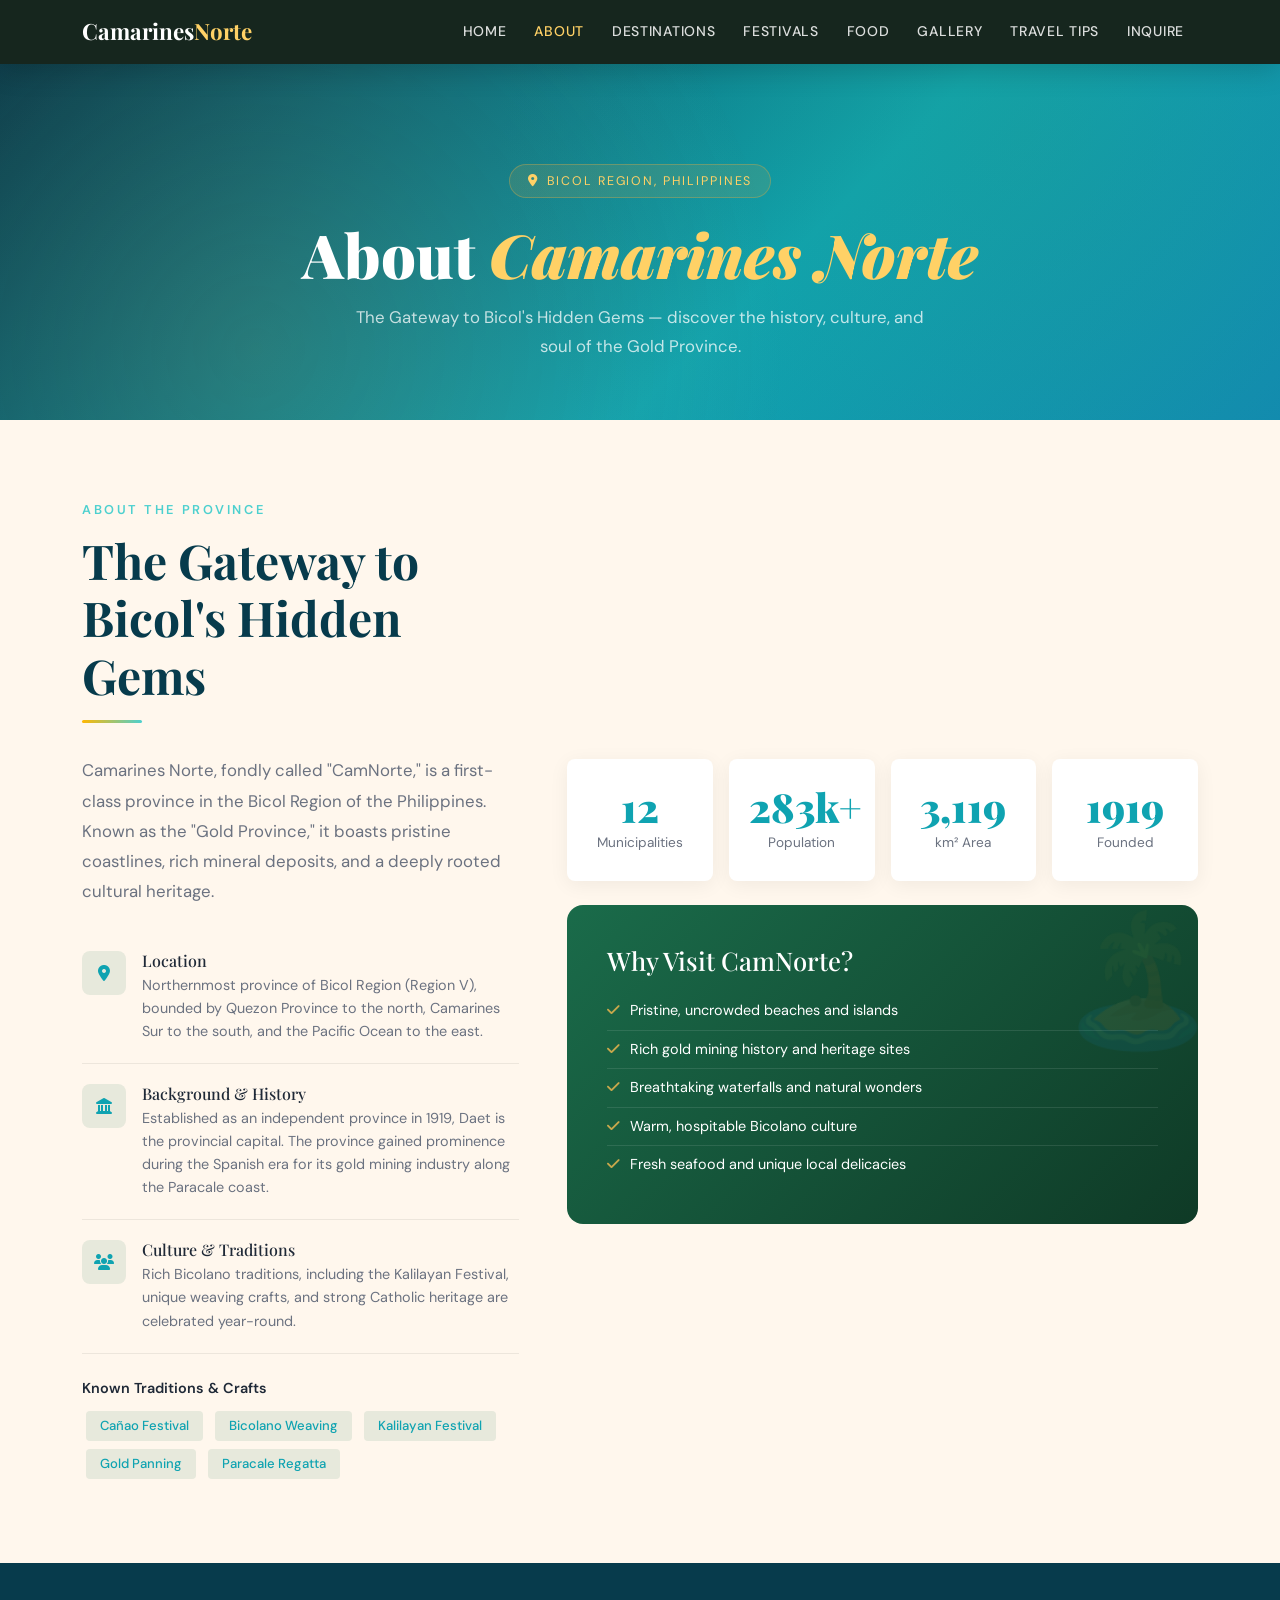
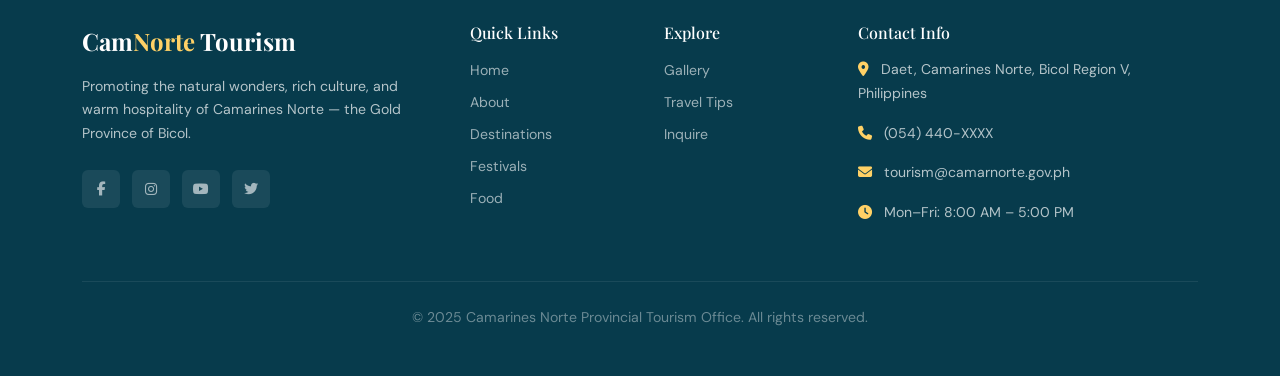
==== about.html @ bc6a733d "Add files via upload" ====
<!DOCTYPE html>
<html lang="en">
<head>
  <meta charset="UTF-8" />
  <meta name="viewport" content="width=device-width, initial-scale=1.0"/>
  <title>About – Camarines Norte Tourism</title>
  <link rel="preconnect" href="https://fonts.googleapis.com">
  <link href="https://fonts.googleapis.com/css2?family=Playfair+Display:ital,wght@0,400;0,700;0,900;1,400&family=DM+Sans:wght@300;400;500;600&display=swap" rel="stylesheet">
  <link href="https://cdn.jsdelivr.net/npm/bootstrap@5.3.2/dist/css/bootstrap.min.css" rel="stylesheet">
  <link href="https://cdnjs.cloudflare.com/ajax/libs/font-awesome/6.5.0/css/all.min.css" rel="stylesheet">
  <link rel="stylesheet" href="style/styles.css">
</head>
<body>

<!-- NAVBAR -->
<nav id="navbar" class="navbar navbar-expand-lg inner-page">
  <div class="container">
    <a class="nav-brand navbar-brand" href="index.html">Camarines<span>Norte</span></a>
    <button class="navbar-toggler" type="button" data-bs-toggle="collapse" data-bs-target="#navMenu">
      <span class="navbar-toggler-icon"></span>
    </button>
    <div class="collapse navbar-collapse justify-content-end" id="navMenu">
      <ul class="navbar-nav">
        <li class="nav-item"><a class="nav-link" href="index.html">Home</a></li>
        <li class="nav-item"><a class="nav-link" href="about.html">About</a></li>
        <li class="nav-item"><a class="nav-link" href="destinations.html">Destinations</a></li>
        <li class="nav-item"><a class="nav-link" href="festivals.html">Festivals</a></li>
        <li class="nav-item"><a class="nav-link" href="food.html">Food</a></li>
        <li class="nav-item"><a class="nav-link" href="gallery.html">Gallery</a></li>
        <li class="nav-item"><a class="nav-link" href="tips.html">Travel Tips</a></li>
        <li class="nav-item"><a class="nav-link" href="inquiry.html">Inquire</a></li>
      </ul>
    </div>
  </div>
</nav>

<!-- PAGE HEADER -->
<div class="page-header">
  <div class="container page-header-content">
    <div class="page-badge"><i class="fas fa-map-marker-alt"></i> Bicol Region, Philippines</div>
    <h1>About <em>Camarines Norte</em></h1>
    <p>The Gateway to Bicol's Hidden Gems — discover the history, culture, and soul of the Gold Province.</p>
  </div>
</div>

<!-- ABOUT SECTION -->
<section class="about-section">
  <div class="container">
    <div class="row align-items-center g-5">
      <div class="col-lg-5">
        <span class="section-eyebrow">About the Province</span>
        <h2 class="section-title">The Gateway to Bicol's Hidden Gems</h2>
        <div class="divider"></div>
        <p class="section-lead mb-4">Camarines Norte, fondly called "CamNorte," is a first-class province in the Bicol Region of the Philippines. Known as the "Gold Province," it boasts pristine coastlines, rich mineral deposits, and a deeply rooted cultural heritage.</p>
        <div class="about-info-item">
          <div class="about-icon"><i class="fas fa-map-marker-alt"></i></div>
          <div>
            <h6>Location</h6>
            <p>Northernmost province of Bicol Region (Region V), bounded by Quezon Province to the north, Camarines Sur to the south, and the Pacific Ocean to the east.</p>
          </div>
        </div>
        <div class="about-info-item">
          <div class="about-icon"><i class="fas fa-landmark"></i></div>
          <div>
            <h6>Background & History</h6>
            <p>Established as an independent province in 1919, Daet is the provincial capital. The province gained prominence during the Spanish era for its gold mining industry along the Paracale coast.</p>
          </div>
        </div>
        <div class="about-info-item">
          <div class="about-icon"><i class="fas fa-users"></i></div>
          <div>
            <h6>Culture & Traditions</h6>
            <p>Rich Bicolano traditions, including the Kalilayan Festival, unique weaving crafts, and strong Catholic heritage are celebrated year-round.</p>
          </div>
        </div>
        <div class="mt-4">
          <p class="fw-600 mb-2" style="font-weight:600;font-size:.9rem;">Known Traditions & Crafts</p>
          <span class="traditions-tag">Cañao Festival</span>
          <span class="traditions-tag">Bicolano Weaving</span>
          <span class="traditions-tag">Kalilayan Festival</span>
          <span class="traditions-tag">Gold Panning</span>
          <span class="traditions-tag">Paracale Regatta</span>
        </div>
      </div>
      <div class="col-lg-7">
        <div class="row g-3 mb-4">
          <div class="col-6 col-md-3"><div class="about-stat"><div class="about-stat-num">12</div><div class="about-stat-label">Municipalities</div></div></div>
          <div class="col-6 col-md-3"><div class="about-stat"><div class="about-stat-num">283k+</div><div class="about-stat-label">Population</div></div></div>
          <div class="col-6 col-md-3"><div class="about-stat"><div class="about-stat-num">3,119</div><div class="about-stat-label">km² Area</div></div></div>
          <div class="col-6 col-md-3"><div class="about-stat"><div class="about-stat-num">1919</div><div class="about-stat-label">Founded</div></div></div>
        </div>
        <div style="background:linear-gradient(135deg,#1a6b4a,#0f3a26);border-radius:16px;padding:40px;color:white;position:relative;overflow:hidden;">
          <div style="position:absolute;top:-20px;right:-20px;font-size:8rem;opacity:0.08;">🏝️</div>
          <h4 style="font-family:'Playfair Display',serif;margin-bottom:16px;font-size:1.6rem;">Why Visit CamNorte?</h4>
          <ul style="list-style:none;padding:0;margin:0;">
            <li style="padding:8px 0;border-bottom:1px solid rgba(255,255,255,0.1);font-size:.9rem;display:flex;gap:10px;align-items:flex-start;"><i class="fas fa-check" style="color:#c9a84c;margin-top:3px;"></i> Pristine, uncrowded beaches and islands</li>
            <li style="padding:8px 0;border-bottom:1px solid rgba(255,255,255,0.1);font-size:.9rem;display:flex;gap:10px;align-items:flex-start;"><i class="fas fa-check" style="color:#c9a84c;margin-top:3px;"></i> Rich gold mining history and heritage sites</li>
            <li style="padding:8px 0;border-bottom:1px solid rgba(255,255,255,0.1);font-size:.9rem;display:flex;gap:10px;align-items:flex-start;"><i class="fas fa-check" style="color:#c9a84c;margin-top:3px;"></i> Breathtaking waterfalls and natural wonders</li>
            <li style="padding:8px 0;border-bottom:1px solid rgba(255,255,255,0.1);font-size:.9rem;display:flex;gap:10px;align-items:flex-start;"><i class="fas fa-check" style="color:#c9a84c;margin-top:3px;"></i> Warm, hospitable Bicolano culture</li>
            <li style="padding:8px 0;font-size:.9rem;display:flex;gap:10px;align-items:flex-start;"><i class="fas fa-check" style="color:#c9a84c;margin-top:3px;"></i> Fresh seafood and unique local delicacies</li>
          </ul>
        </div>
      </div>
    </div>
  </div>
</section>

<!-- FOOTER PLACEHOLDER -->
<div id="footerPlaceholder"></div>

<script src="https://cdn.jsdelivr.net/npm/bootstrap@5.3.2/dist/js/bootstrap.bundle.min.js"></script>
<script src="main.js"></script>
<script>
  highlightActiveNav();
  renderFooter('footerPlaceholder');
</script>
</body>
</html>
---- style/styles.css ----
/* ===== CSS VARIABLES ===== */
:root {
  --emerald: #0fa3b1;
  --emerald-light: #4dd0cf;
  --gold: #ffb703;
  --gold-light: #ffd166;
  --cream: #fff7ed;
  --dark: #073b4c;
  --text: #1f2937;
  --muted: #6b7280;
  --white: #ffffff;
}

* { box-sizing: border-box; margin: 0; padding: 0; }
html { scroll-behavior: smooth; }
body {
  font-family: 'DM Sans', sans-serif;
  color: var(--text);
  background: var(--white);
  overflow-x: hidden;
}
h1,h2,h3,h4,h5 { font-family: 'Playfair Display', serif; }

/* ===== NAVBAR ===== */
#navbar {
  position: fixed; top: 0; width: 100%; z-index: 1000;
  padding: 18px 0;
  transition: all 0.4s ease;
  background: transparent;
}
#navbar.scrolled {
  background: rgba(15,31,23,0.95);
  backdrop-filter: blur(12px);
  padding: 10px 0;
  box-shadow: 0 4px 30px rgba(0,0,0,0.2);
}
/* When navbar is used on inner pages (always dark) */
#navbar.inner-page {
  background: rgba(15,31,23,0.97);
  backdrop-filter: blur(12px);
  padding: 10px 0;
  box-shadow: 0 4px 30px rgba(0,0,0,0.2);
  position: sticky;
}
.nav-brand {
  font-family: 'Playfair Display', serif;
  font-size: 1.4rem;
  font-weight: 700;
  color: var(--white) !important;
  text-decoration: none;
}
.nav-brand span { color: var(--gold-light); }
.navbar-nav .nav-link {
  color: rgba(255,255,255,0.85) !important;
  font-size: 0.875rem;
  font-weight: 500;
  letter-spacing: 0.05em;
  text-transform: uppercase;
  padding: 6px 14px !important;
  transition: color 0.3s;
}
.navbar-nav .nav-link:hover,
.navbar-nav .nav-link.active-link { color: var(--gold-light) !important; }
.navbar-toggler { border-color: rgba(255,255,255,0.3); }
.navbar-toggler-icon { filter: invert(1); }

/* ===== PAGE HEADER (inner pages) ===== */
.page-header {
  background: linear-gradient(135deg, #073b4c 0%, #0fa3b1 60%, #118ab2 100%);
  padding: 100px 0 60px;
  position: relative;
  overflow: hidden;
}
.page-header::before {
  content: '';
  position: absolute; inset: 0;
  background-image:
    radial-gradient(circle at 20% 80%, rgba(201,168,76,0.15) 0%, transparent 50%),
    radial-gradient(circle at 80% 20%, rgba(45,155,107,0.2) 0%, transparent 50%);
}
.page-header-content { position: relative; z-index: 2; text-align: center; }
.page-header h1 { color: var(--white); font-size: clamp(2.2rem,5vw,3.8rem); font-weight: 900; margin-bottom: 12px; }
.page-header h1 em { color: var(--gold-light); font-style: italic; }
.page-header p { color: rgba(255,255,255,0.75); font-size: 1.05rem; max-width: 580px; margin: 0 auto; line-height: 1.7; }
.page-badge {
  display: inline-flex; align-items: center; gap: 8px;
  background: rgba(201,168,76,0.15);
  border: 1px solid rgba(201,168,76,0.4);
  color: var(--gold-light);
  padding: 7px 18px;
  border-radius: 50px;
  font-size: 0.78rem;
  letter-spacing: 0.15em;
  text-transform: uppercase;
  margin-bottom: 20px;
}

/* ===== HERO (index only) ===== */
#home {
  min-height: 100vh;
  background: linear-gradient(135deg, #073b4c 0%, #0fa3b1 50%, #118ab2 100%);
  display: flex; align-items: center; justify-content: center;
  position: relative; overflow: hidden;
}
.hero-pattern {
  position: absolute; inset: 0;
  background-image:
    radial-gradient(circle at 20% 80%, rgba(201,168,76,0.15) 0%, transparent 50%),
    radial-gradient(circle at 80% 20%, rgba(45,155,107,0.2) 0%, transparent 50%),
    url("data:image/svg+xml,%3Csvg width='60' height='60' viewBox='0 0 60 60' xmlns='http://www.w3.org/2000/svg'%3E%3Cg fill='none' fill-rule='evenodd'%3E%3Cg fill='%23ffffff' fill-opacity='0.03'%3E%3Cpath d='M36 34v-4h-2v4h-4v2h4v4h2v-4h4v-2h-4zm0-30V0h-2v4h-4v2h4v4h2V6h4V4h-4zM6 34v-4H4v4H0v2h4v4h2v-4h4v-2H6zM6 4V0H4v4H0v2h4v4h2V6h4V4H6z'/%3E%3C/g%3E%3C/g%3E%3C/svg%3E");
}
.hero-leaves {
  position: absolute; inset: 0; pointer-events: none;
  background: url("data:image/svg+xml,%3Csvg xmlns='http://www.w3.org/2000/svg' viewBox='0 0 200 200'%3E%3Cellipse cx='100' cy='100' rx='80' ry='40' fill='none' stroke='rgba(201,168,76,0.08)' stroke-width='1'/%3E%3Cellipse cx='100' cy='100' rx='60' ry='30' fill='none' stroke='rgba(201,168,76,0.06)' stroke-width='1'/%3E%3C/svg%3E") center/300px repeat;
  animation: driftLeaves 30s linear infinite;
}
@keyframes driftLeaves { from{transform:translateY(0)} to{transform:translateY(-300px)} }
.hero-content { text-align: center; position: relative; z-index: 2; padding: 0 20px; }
.hero-badge {
  display: inline-flex; align-items: center; gap: 8px;
  background: rgba(201,168,76,0.15);
  border: 1px solid rgba(201,168,76,0.4);
  color: var(--gold-light);
  padding: 8px 20px;
  border-radius: 50px;
  font-size: 0.8rem;
  letter-spacing: 0.15em;
  text-transform: uppercase;
  margin-bottom: 28px;
  animation: fadeInDown 0.8s ease both;
}
.hero-title {
  font-size: clamp(3rem, 8vw, 7rem);
  font-weight: 900;
  color: var(--white);
  line-height: 1;
  margin-bottom: 16px;
  animation: fadeInDown 0.9s ease 0.1s both;
}
.hero-title em { color: var(--gold-light); font-style: italic; }
.hero-subtitle {
  font-size: clamp(1rem, 2vw, 1.3rem);
  color: rgba(255,255,255,0.75);
  max-width: 600px;
  margin: 0 auto 40px;
  line-height: 1.7;
  font-weight: 300;
  animation: fadeInDown 1s ease 0.2s both;
}
.hero-cta {
  display: inline-flex; align-items: center; gap: 12px;
  background: var(--gold);
  color: var(--dark);
  padding: 16px 36px;
  border-radius: 4px;
  font-weight: 600;
  font-size: 0.95rem;
  letter-spacing: 0.05em;
  text-decoration: none;
  transition: all 0.3s ease;
  animation: fadeInDown 1.1s ease 0.3s both;
}
.hero-cta:hover { background: var(--gold-light); transform: translateY(-2px); box-shadow: 0 12px 30px rgba(201,168,76,0.4); color: var(--dark); }
.hero-scroll {
  position: absolute; bottom: 40px; left: 50%; transform: translateX(-50%);
  display: flex; flex-direction: column; align-items: center; gap: 8px;
  color: rgba(255,255,255,0.5); font-size: 0.75rem; letter-spacing: 0.1em;
  text-transform: uppercase; animation: bounce 2s infinite;
}
@keyframes bounce { 0%,100%{transform:translateX(-50%) translateY(0)} 50%{transform:translateX(-50%) translateY(6px)} }
@keyframes fadeInDown { from{opacity:0;transform:translateY(-20px)} to{opacity:1;transform:translateY(0)} }

/* ===== HOMEPAGE TEASER CARDS ===== */
.teaser-section { padding: 80px 0; background: var(--cream); }
.teaser-section:nth-child(even) { background: var(--white); }
.teaser-card {
  display: flex;
  flex-direction: column;
  align-items: center;
  text-align: center;
  background: var(--white);
  border-radius: 16px;
  padding: 36px 24px;
  box-shadow: 0 4px 24px rgba(0,0,0,0.07);
  transition: transform 0.3s, box-shadow 0.3s;
  text-decoration: none;
  color: inherit;
  height: 100%;
}
.teaser-card:hover { transform: translateY(-6px); box-shadow: 0 14px 44px rgba(0,0,0,0.13); color: inherit; }
.teaser-icon { font-size: 3.5rem; margin-bottom: 18px; }
.teaser-card h4 { font-size: 1.2rem; font-weight: 700; color: var(--dark); margin-bottom: 10px; }
.teaser-card p { font-size: 0.88rem; color: var(--muted); line-height: 1.65; margin-bottom: 18px; }
.teaser-link {
  display: inline-flex; align-items: center; gap: 6px;
  font-size: 0.82rem; font-weight: 600;
  color: var(--emerald);
  text-transform: uppercase; letter-spacing: 0.07em;
  text-decoration: none;
}
.teaser-link i { transition: transform 0.2s; }
.teaser-card:hover .teaser-link i { transform: translateX(4px); }

/* ===== SECTIONS ===== */
.section-title {
  font-size: clamp(2rem, 4vw, 3rem);
  font-weight: 700;
  color: var(--dark);
  margin-bottom: 12px;
}
.section-eyebrow {
  font-size: 0.8rem;
  letter-spacing: 0.2em;
  text-transform: uppercase;
  color: var(--emerald-light);
  font-family: 'DM Sans', sans-serif;
  font-weight: 600;
  margin-bottom: 12px;
  display: block;
}
.section-lead {
  color: var(--muted);
  font-size: 1.05rem;
  line-height: 1.8;
  max-width: 640px;
}
.divider {
  width: 60px; height: 3px;
  background: linear-gradient(90deg, var(--gold), var(--emerald-light));
  margin: 16px 0 32px;
  border-radius: 2px;
}

/* ===== ABOUT ===== */
.about-section { background: var(--cream); padding: 80px 0; }
.about-stat {
  text-align: center;
  padding: 28px 20px;
  background: var(--white);
  border-radius: 8px;
  box-shadow: 0 4px 20px rgba(0,0,0,0.06);
  transition: transform 0.3s;
}
.about-stat:hover { transform: translateY(-4px); }
.about-stat-num {
  font-family: 'Playfair Display', serif;
  font-size: 2.5rem;
  font-weight: 900;
  color: var(--emerald);
  line-height: 1;
}
.about-stat-label { font-size: 0.85rem; color: var(--muted); margin-top: 6px; }
.about-info-item {
  display: flex; gap: 16px; align-items: flex-start;
  padding: 20px 0; border-bottom: 1px solid rgba(0,0,0,0.07);
}
.about-info-item:last-child { border-bottom: none; }
.about-icon {
  width: 44px; height: 44px; min-width: 44px;
  background: rgba(26,107,74,0.1);
  border-radius: 8px;
  display: flex; align-items: center; justify-content: center;
  color: var(--emerald);
}
.about-info-item h6 { font-family: 'Playfair Display', serif; margin-bottom: 4px; font-size: 1rem; }
.about-info-item p { font-size: 0.9rem; color: var(--muted); margin: 0; line-height: 1.6; }
.traditions-tag {
  display: inline-block;
  background: rgba(26,107,74,0.1);
  color: var(--emerald);
  border-radius: 4px;
  padding: 5px 14px;
  font-size: 0.82rem;
  font-weight: 500;
  margin: 4px;
}

/* ===== DESTINATIONS ===== */
.destinations-section { padding: 80px 0; background: var(--white); }
.filter-bar {
  display: flex; flex-wrap: wrap; gap: 10px;
  margin-bottom: 16px;
}
.filter-btn {
  padding: 8px 20px;
  border: 1.5px solid #ddd;
  background: transparent;
  border-radius: 50px;
  font-size: 0.85rem;
  font-weight: 500;
  cursor: pointer;
  transition: all 0.3s;
  color: var(--text);
}
.filter-btn.active, .filter-btn:hover {
  background: var(--emerald);
  border-color: var(--emerald);
  color: var(--white);
}
.search-box { position: relative; max-width: 400px; }
.search-box input {
  width: 100%;
  padding: 12px 20px 12px 46px;
  border: 1.5px solid #e0e0e0;
  border-radius: 50px;
  font-size: 0.9rem;
  outline: none;
  transition: border-color 0.3s;
  font-family: 'DM Sans', sans-serif;
}
.search-box input:focus { border-color: var(--emerald); }
.search-box i { position: absolute; left: 16px; top: 50%; transform: translateY(-50%); color: var(--muted); }
.dest-card {
  border: none;
  border-radius: 12px;
  overflow: hidden;
  box-shadow: 0 4px 20px rgba(0,0,0,0.08);
  transition: transform 0.3s, box-shadow 0.3s;
  height: 100%;
  background: var(--white);
}
.dest-card:hover { transform: translateY(-6px); box-shadow: 0 12px 40px rgba(0,0,0,0.14); }
.dest-card-img {
  width: 100%; height: 220px; object-fit: cover;
  background: linear-gradient(135deg, #0fa3b1, #4dd0cf);
  display: flex; align-items: center; justify-content: center;
  position: relative; overflow: hidden;
}
.dest-image {
  width: 100%;
  height: 100%;
  object-fit: cover;
  object-position: center;
  display: block;
}
.dest-card-img .dest-emoji { font-size: 5rem; filter: drop-shadow(0 4px 12px rgba(0,0,0,0.3)); }
.dest-badge {
  position: absolute; top: 14px; left: 14px;
  background: rgba(255,255,255,0.9);
  color: var(--emerald);
  font-size: 0.72rem; font-weight: 600;
  letter-spacing: 0.05em;
  padding: 4px 12px;
  border-radius: 50px;
}
.dest-card-body { padding: 20px; }
.dest-card-title { font-size: 1.1rem; font-weight: 700; margin-bottom: 4px; }
.dest-card-loc { font-size: 0.82rem; color: var(--muted); margin-bottom: 10px; }
.dest-card-loc i { color: var(--emerald-light); margin-right: 4px; }
.dest-card-desc { font-size: 0.88rem; color: var(--muted); line-height: 1.6; margin-bottom: 14px; }
.dest-meta { display: flex; gap: 14px; font-size: 0.8rem; color: var(--muted); margin-bottom: 14px; }
.dest-meta i { color: var(--gold); margin-right: 4px; }
.btn-view {
  background: var(--emerald);
  color: var(--white);
  border: none;
  padding: 9px 20px;
  border-radius: 6px;
  font-size: 0.85rem;
  font-weight: 600;
  cursor: pointer;
  transition: all 0.3s;
  width: 100%;
}
.btn-view:hover { background: var(--emerald-light); }
#no-results { display: none; text-align: center; padding: 60px 20px; color: var(--muted); }

/* ===== FESTIVALS ===== */
.festivals-section { padding: 80px 0; background: var(--dark); }
.festivals-section .section-title,
.festivals-section .section-eyebrow { color: var(--white); }
.festivals-section .divider { background: linear-gradient(90deg, var(--gold), var(--emerald-light)); }
.fest-card {
  background: rgba(255,255,255,0.05);
  border: 1px solid rgba(255,255,255,0.08);
  border-radius: 12px;
  overflow: hidden;
  transition: all 0.3s;
}
.fest-icon img {
  width: 100%;
  height: 220px;
  object-fit: cover;
  border-top-left-radius: 12px;
  border-top-right-radius: 12px;
  display: block;
}
.fest-card:hover { background: rgba(255,255,255,0.1); transform: translateY(-4px); }
.fest-icon { font-size: 4rem; padding: 40px 20px 20px; text-align: center; display: block; }
.fest-card-body { padding: 20px 24px 28px; }
.fest-card-body h4 { color: var(--white); font-size: 1.25rem; margin-bottom: 8px; }
.fest-meta { display: flex; gap: 16px; margin-bottom: 14px; flex-wrap: wrap; }
.fest-meta span {
  font-size: 0.8rem;
  color: var(--gold-light);
  display: flex; align-items: center; gap: 6px;
}
.fest-card-body p { font-size: 0.9rem; color: rgba(255,255,255,0.65); line-height: 1.7; }

/* ===== FOOD ===== */
.food-section { padding: 80px 0; background: var(--cream); }
.food-card {
  background: var(--white);
  border-radius: 12px;
  overflow: hidden;
  box-shadow: 0 4px 20px rgba(0,0,0,0.07);
  transition: transform 0.3s;
  height: 100%;
}
.food-emoji-box img {
  width: 100%;
  height: 100%;
  object-fit: cover;
  display: block;
}
.food-card:hover { transform: translateY(-4px); }
.food-emoji-box {
  height: 180px;
  display: flex; align-items: center; justify-content: center;
  font-size: 5rem;
  background: linear-gradient(135deg, #dff6f5, #fff1cc);
}
.food-card-body { padding: 20px; }
.food-card-body h5 { font-size: 1.1rem; margin-bottom: 8px; }
.food-card-body p { font-size: 0.88rem; color: var(--muted); line-height: 1.6; margin-bottom: 12px; }
.food-where {
  font-size: 0.8rem;
  color: var(--emerald);
  font-weight: 600;
  display: flex; align-items: center; gap: 6px;
}

/* ===== GALLERY ===== */
.gallery-section { padding: 80px 0; background: var(--white); }
.gallery-grid {
  display: grid;
  grid-template-columns: repeat(auto-fill, minmax(200px, 1fr));
  gap: 12px;
}
.gallery-thumb img {
  width: 100%;
  height: 100%;
  object-fit: cover;
}
.gallery-item {
  aspect-ratio: 1;
  border-radius: 8px;
  overflow: hidden;
  cursor: pointer;
  position: relative;
  transition: transform 0.3s;
}
.gallery-item:hover { transform: scale(1.03); z-index: 1; }
.gallery-item .gallery-thumb {
  width: 100%; height: 100%;
  display: flex; align-items: center; justify-content: center;
  font-size: 3rem;
  position: relative;
}
.gallery-item .gallery-overlay {
  position: absolute; inset: 0;
  background: rgba(0,0,0,0.4);
  display: flex; align-items: center; justify-content: center;
  opacity: 0; transition: opacity 0.3s;
}
.gallery-item:hover .gallery-overlay { opacity: 1; }
.gallery-overlay i { color: white; font-size: 1.5rem; }

/* ===== TRAVEL TIPS ===== */
.tips-section { padding: 80px 0; background: var(--emerald); }
.tips-section .section-title { color: var(--white); }
.tips-section .section-eyebrow { color: var(--gold-light); }
.tips-section .divider { background: linear-gradient(90deg, var(--gold-light), rgba(255,255,255,0.4)); }
.tip-card {
  background: rgba(255,255,255,0.1);
  border: 1px solid rgba(255,255,255,0.15);
  border-radius: 12px;
  padding: 30px;
  height: 100%;
  transition: background 0.3s;
}
.tip-card:hover { background: rgba(255,255,255,0.15); }
.tip-num {
  font-family: 'Playfair Display', serif;
  font-size: 3rem;
  font-weight: 900;
  color: rgba(255,255,255,0.15);
  line-height: 1;
  margin-bottom: 12px;
}
.tip-icon { color: var(--gold-light); font-size: 1.5rem; margin-bottom: 12px; }
.tip-card h5 { color: var(--white); margin-bottom: 10px; }
.tip-card p { color: rgba(255,255,255,0.75); font-size: 0.9rem; line-height: 1.7; margin: 0; }

/* ===== INQUIRY FORM ===== */
.inquiry-section { padding: 80px 0; background: var(--cream); }
.form-wrapper {
  background: var(--white);
  border-radius: 16px;
  padding: 50px;
  box-shadow: 0 10px 60px rgba(0,0,0,0.1);
}
.form-control, .form-select {
  border: 1.5px solid #e0e0e0;
  border-radius: 8px;
  padding: 12px 16px;
  font-size: 0.9rem;
  font-family: 'DM Sans', sans-serif;
  transition: border-color 0.3s;
}
.form-control:focus, .form-select:focus {
  border-color: var(--emerald);
  box-shadow: 0 0 0 3px rgba(26,107,74,0.1);
  outline: none;
}
.form-label { font-size: 0.85rem; font-weight: 600; color: var(--text); margin-bottom: 6px; }
.form-control.is-invalid { border-color: #dc3545; }
.invalid-feedback { font-size: 0.8rem; }
.btn-submit {
  background: var(--emerald);
  color: var(--white);
  border: none;
  padding: 15px 40px;
  border-radius: 8px;
  font-size: 0.95rem;
  font-weight: 600;
  cursor: pointer;
  transition: all 0.3s;
  display: flex; align-items: center; gap: 10px;
  font-family: 'DM Sans', sans-serif;
}
.btn-submit:hover { background: var(--emerald-light); transform: translateY(-2px); }

footer {
  background: var(--dark);
  color: rgba(255,255,255,0.7);
  padding: 60px 0 30px;
}
footer h5 { color: var(--white); margin-bottom: 16px; font-size: 1rem; }
footer p { font-size: 0.88rem; line-height: 1.7; }
footer a { color: rgba(255,255,255,0.6); text-decoration: none; font-size: 0.88rem; transition: color 0.3s; }
footer a:hover { color: var(--gold-light); }
.footer-brand {
  font-family: 'Playfair Display', serif;
  font-size: 1.5rem;
  font-weight: 700;
  color: var(--white);
}
.footer-brand span { color: var(--gold-light); }
.footer-social a {
  display: inline-flex; align-items: center; justify-content: center;
  width: 38px; height: 38px;
  background: rgba(255,255,255,0.08);
  border-radius: 6px;
  margin-right: 8px;
  transition: all 0.3s;
}
.footer-social a:hover { background: var(--emerald); color: var(--white); }
.footer-bottom {
  border-top: 1px solid rgba(255,255,255,0.08);
  margin-top: 40px; padding-top: 24px;
  font-size: 0.82rem; color: rgba(255,255,255,0.4);
}

.modal-content { border: none; border-radius: 16px; overflow: hidden; }
.modal-header { background: var(--emerald); color: var(--white); padding: 24px 30px; }
.modal-header .btn-close { filter: invert(1); }
.modal-title { font-family: 'Playfair Display', serif; font-size: 1.4rem; }
.modal-body { padding: 30px; }
.modal-detail-item { display: flex; gap: 12px; align-items: flex-start; margin-bottom: 14px; }
.modal-detail-item i { color: var(--emerald); font-size: 1rem; margin-top: 2px; min-width: 18px; }
.modal-detail-item span { font-size: 0.9rem; color: var(--muted); line-height: 1.5; }
.modal-detail-item strong { color: var(--text); }
.modal-hero-icon { font-size: 6rem; text-align: center; padding: 30px;   background: linear-gradient(135deg, #dff6f5, #fff1cc);
 }
.activity-tag {
  display: inline-block;
  background: rgba(26,107,74,0.1);
  color: var(--emerald);
  padding: 4px 12px;
  border-radius: 50px;
  font-size: 0.8rem;
  font-weight: 500;
  margin: 3px;
}

#lightbox {
  display: none; position: fixed; inset: 0;
  background: rgba(0,0,0,0.93);
  z-index: 9999;
  align-items: center; justify-content: center;
  flex-direction: column;
  padding: 20px;
}
#lightbox.active { display: flex; }
#lightbox-content {
  max-width: 700px;
  width: 100%;
  background: var(--dark);
  border-radius: 12px;
  overflow: visible;
  position: relative;
}
.lightbox-img-area {
  min-height: 400px;
  display: flex; align-items: center; justify-content: center;
  font-size: 8rem;
  background: linear-gradient(135deg, #073b4c, #118ab2);
}
.lightbox-caption {
  padding: 16px 24px;
  color: rgba(255,255,255,0.8);
  font-size: 0.9rem;
}
.lightbox-nav {
  position: absolute; top: 50%; transform: translateY(-50%);
  background: rgba(255,255,255,0.15);
  border: none; color: white;
  width: 48px; height: 48px;
  border-radius: 50%;
  font-size: 1.1rem;
  cursor: pointer;
  transition: background 0.3s;
  display: flex; align-items: center; justify-content: center;
}
.lightbox-nav:hover { background: rgba(255,255,255,0.3); }
#lb-prev { left: -60px; }
#lb-next { right: -60px; }
#lb-close {
  position: absolute; top: -50px; right: 0;
  background: none; border: none; color: white; font-size: 1.8rem; cursor: pointer;
}
#lb-prev,
#lb-next {
  z-index: 10000;
}
.toast-container { position: fixed; bottom: 30px; right: 30px; z-index: 9999; }
.toast-msg {
  background: var(--emerald);
  color: white;
  padding: 16px 24px;
  border-radius: 10px;
  display: flex; align-items: center; gap: 12px;
  box-shadow: 0 8px 30px rgba(0,0,0,0.2);
  transform: translateY(100px); opacity: 0;
  transition: all 0.4s ease;
  font-size: 0.9rem;
}
.toast-msg.show { transform: translateY(0); opacity: 1; }

@media (max-width: 768px) {

  html,
  body {
    overflow-x: hidden;
    width: 100%;
  }

  /* HERO */
  .hero-title {
    font-size: 3rem;
    line-height: 1.1;
  }

  .hero-subtitle {
    font-size: 1rem;
    padding: 0 10px;
  }

  .hero-content {
    padding: 0 20px;
  }

  .hero-cta {
    width: 100%;
    justify-content: center;
  }

  /* NAVBAR */
  .navbar-collapse {
    background: rgba(15,31,23,0.97);
    padding: 20px;
    border-radius: 12px;
    margin-top: 10px;
  }

  .navbar-nav .nav-link {
    padding: 10px 0 !important;
  }

  /* SECTIONS */
  .section-title {
    font-size: 2rem;
  }

  .section-lead {
    padding: 0 12px;
  }

  /* CARDS */
  .teaser-card,
  .tip-card,
  .food-card,
  .dest-card,
  .fest-card {
    width: 100%;
  }

  /* GALLERY */
  .gallery-grid {
    grid-template-columns: repeat(2, 1fr);
    gap: 10px;
  }

  /* LIGHTBOX */
  #lightbox-content {
    width: 100%;
    max-width: 100%;
  }

  .lightbox-img-area {
    min-height: 250px;
  }

  .lightbox-nav {
    width: 42px;
    height: 42px;
  }

  #lb-prev {
    left: 10px;
  }

  #lb-next {
    right: 10px;
  }

  /* FORM */
  .form-wrapper {
    padding: 28px 20px;
  }

  /* FIX BOOTSTRAP OVERFLOW */
  .row {
    margin-left: 0;
    margin-right: 0;
  }

  .container {
    padding-left: 16px;
    padding-right: 16px;
  }
}
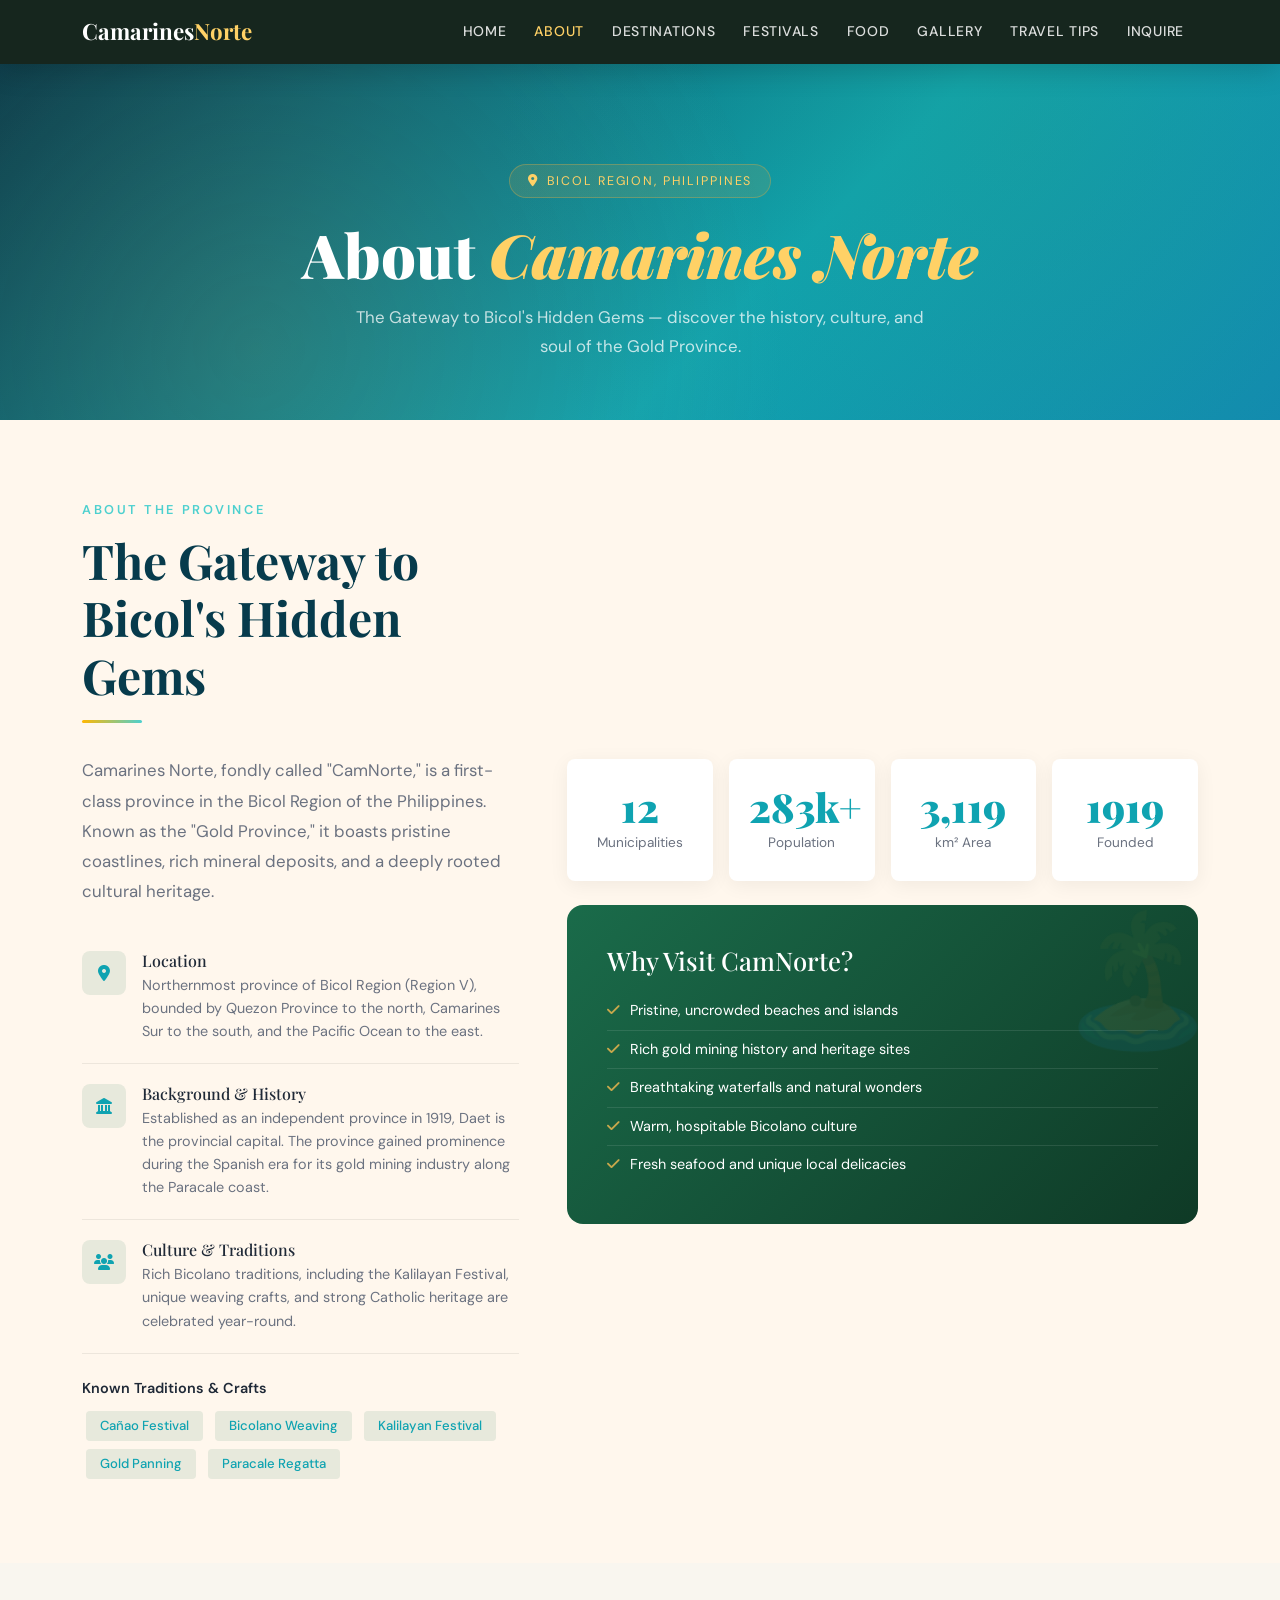
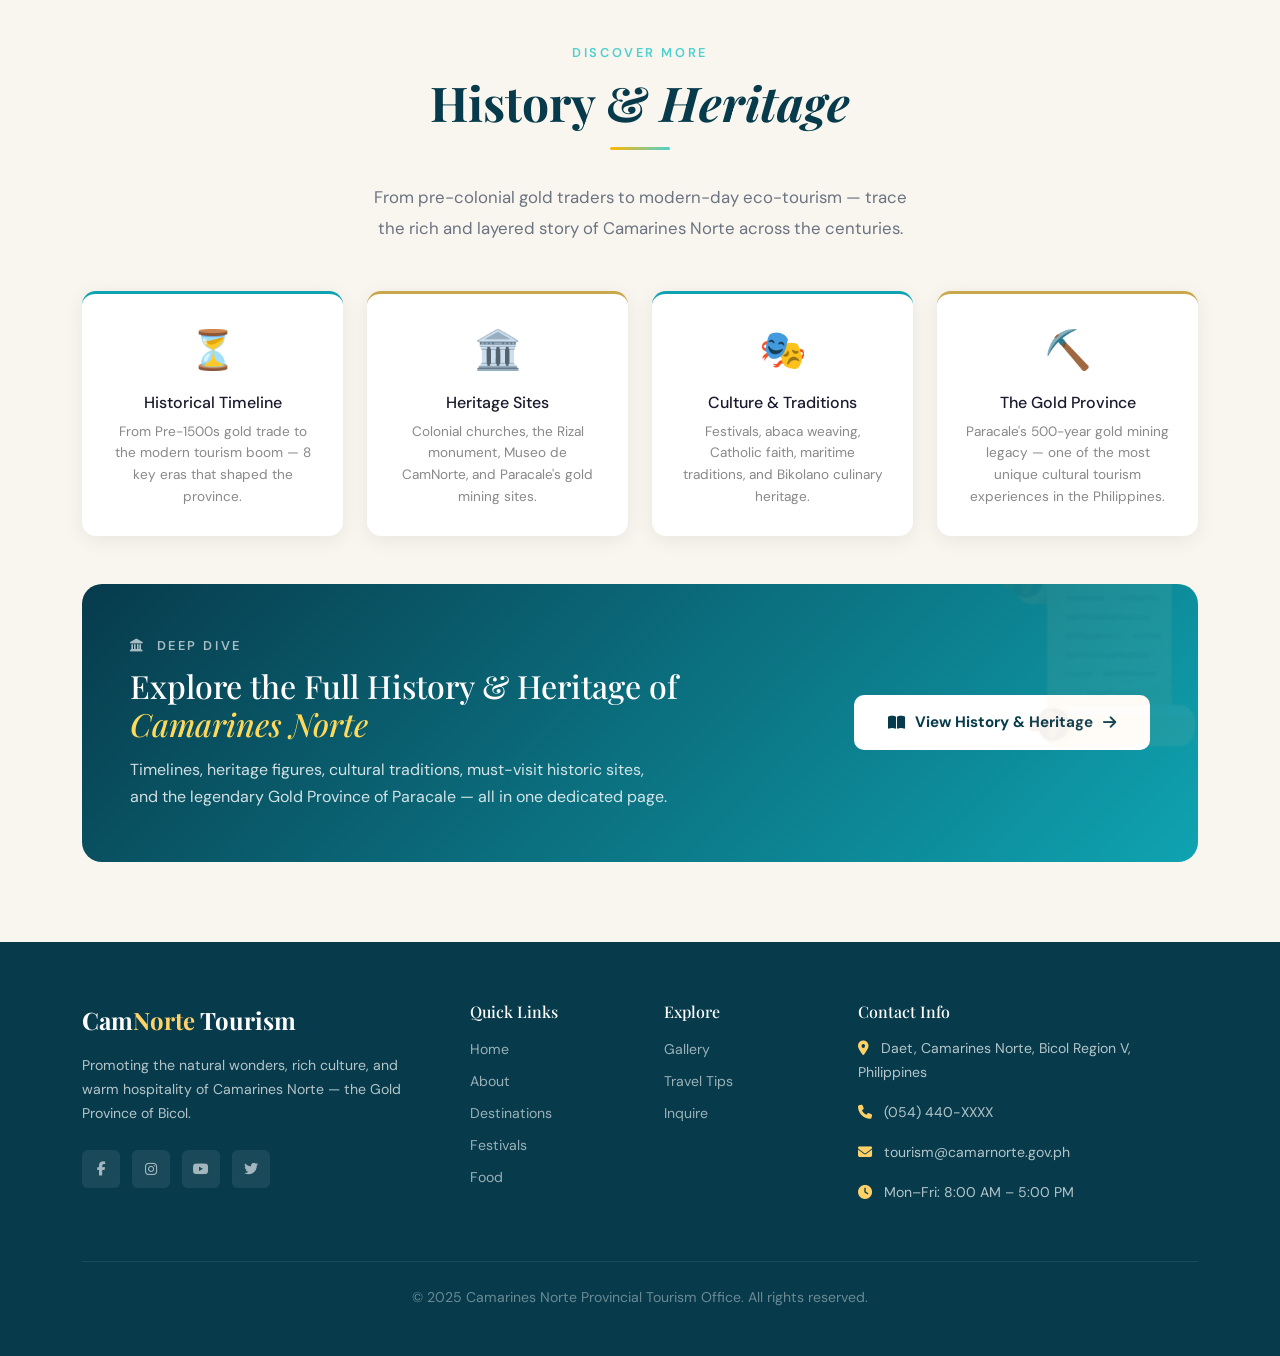
==== commit 3182a7e6: "Add files via upload" ====
--- a/about.html
+++ b/about.html
@@ -105,6 +105,73 @@
   </div>
 </section>
 
+<!-- HISTORY & HERITAGE TEASER -->
+<section style="padding: 80px 0; background: #f9f6ef;">
+  <div class="container">
+    <div class="text-center mb-5">
+      <span class="section-eyebrow">Discover More</span>
+      <h2 class="section-title">History &amp; <em>Heritage</em></h2>
+      <div class="divider mx-auto"></div>
+      <p class="section-lead mx-auto" style="max-width:560px;">
+        From pre-colonial gold traders to modern-day eco-tourism — trace the rich and layered story of Camarines Norte across the centuries.
+      </p>
+    </div>
+
+    <div class="row g-4">
+      <div class="col-md-6 col-lg-3">
+        <div style="background:#fff;border-radius:14px;padding:28px;box-shadow:0 4px 20px rgba(0,0,0,.07);height:100%;border-top:3px solid #0fa3b1;text-align:center;">
+          <div style="font-size:2.4rem;margin-bottom:14px;">⏳</div>
+          <h6 style="font-size:1rem;color:#1a1a2e;margin-bottom:8px;">Historical Timeline</h6>
+          <p style="font-size:.85rem;color:#888;line-height:1.6;margin:0;">From Pre-1500s gold trade to the modern tourism boom — 8 key eras that shaped the province.</p>
+        </div>
+      </div>
+      <div class="col-md-6 col-lg-3">
+        <div style="background:#fff;border-radius:14px;padding:28px;box-shadow:0 4px 20px rgba(0,0,0,.07);height:100%;border-top:3px solid #c9a84c;text-align:center;">
+          <div style="font-size:2.4rem;margin-bottom:14px;">🏛️</div>
+          <h6 style="font-size:1rem;color:#1a1a2e;margin-bottom:8px;">Heritage Sites</h6>
+          <p style="font-size:.85rem;color:#888;line-height:1.6;margin:0;">Colonial churches, the Rizal monument, Museo de CamNorte, and Paracale's gold mining sites.</p>
+        </div>
+      </div>
+      <div class="col-md-6 col-lg-3">
+        <div style="background:#fff;border-radius:14px;padding:28px;box-shadow:0 4px 20px rgba(0,0,0,.07);height:100%;border-top:3px solid #0fa3b1;text-align:center;">
+          <div style="font-size:2.4rem;margin-bottom:14px;">🎭</div>
+          <h6 style="font-size:1rem;color:#1a1a2e;margin-bottom:8px;">Culture &amp; Traditions</h6>
+          <p style="font-size:.85rem;color:#888;line-height:1.6;margin:0;">Festivals, abaca weaving, Catholic faith, maritime traditions, and Bikolano culinary heritage.</p>
+        </div>
+      </div>
+      <div class="col-md-6 col-lg-3">
+        <div style="background:#fff;border-radius:14px;padding:28px;box-shadow:0 4px 20px rgba(0,0,0,.07);height:100%;border-top:3px solid #c9a84c;text-align:center;">
+          <div style="font-size:2.4rem;margin-bottom:14px;">⛏️</div>
+          <h6 style="font-size:1rem;color:#1a1a2e;margin-bottom:8px;">The Gold Province</h6>
+          <p style="font-size:.85rem;color:#888;line-height:1.6;margin:0;">Paracale's 500-year gold mining legacy — one of the most unique cultural tourism experiences in the Philippines.</p>
+        </div>
+      </div>
+    </div>
+
+    <div style="background:linear-gradient(135deg,#073b4c 0%,#0fa3b1 100%);border-radius:20px;padding:52px 48px;margin-top:48px;position:relative;overflow:hidden;">
+      <div style="position:absolute;right:-10px;top:-20px;font-size:11rem;opacity:.07;line-height:1;">📜</div>
+      <div class="row align-items-center g-4">
+        <div class="col-lg-8">
+          <span class="section-eyebrow" style="color:rgba(255,255,255,.65);"><i class="fas fa-landmark"></i> &nbsp;Deep Dive</span>
+          <h3 style="font-family:'Playfair Display',serif;color:#fff;font-size:clamp(1.4rem,3vw,2rem);margin-bottom:12px;">
+            Explore the Full History &amp; Heritage of <em style="color:#ffd95a;">Camarines Norte</em>
+          </h3>
+          <p style="color:rgba(255,255,255,.82);font-size:1rem;line-height:1.7;margin:0;max-width:540px;">
+            Timelines, heritage figures, cultural traditions, must-visit historic sites, and the legendary Gold Province of Paracale — all in one dedicated page.
+          </p>
+        </div>
+        <div class="col-lg-4 text-lg-end">
+          <a href="about-history.html" style="display:inline-flex;align-items:center;gap:10px;background:#fff;color:#073b4c;padding:16px 34px;border-radius:10px;font-size:.95rem;font-weight:700;text-decoration:none;transition:all .3s;font-family:'DM Sans',sans-serif;" onmouseover="this.style.background='#c9a84c';this.style.color='#fff';" onmouseout="this.style.background='#fff';this.style.color='#073b4c';">
+            <i class="fas fa-book-open"></i>
+            View History &amp; Heritage
+            <i class="fas fa-arrow-right"></i>
+          </a>
+        </div>
+      </div>
+    </div>
+  </div>
+</section>
+
 <!-- FOOTER PLACEHOLDER -->
 <div id="footerPlaceholder"></div>
 
